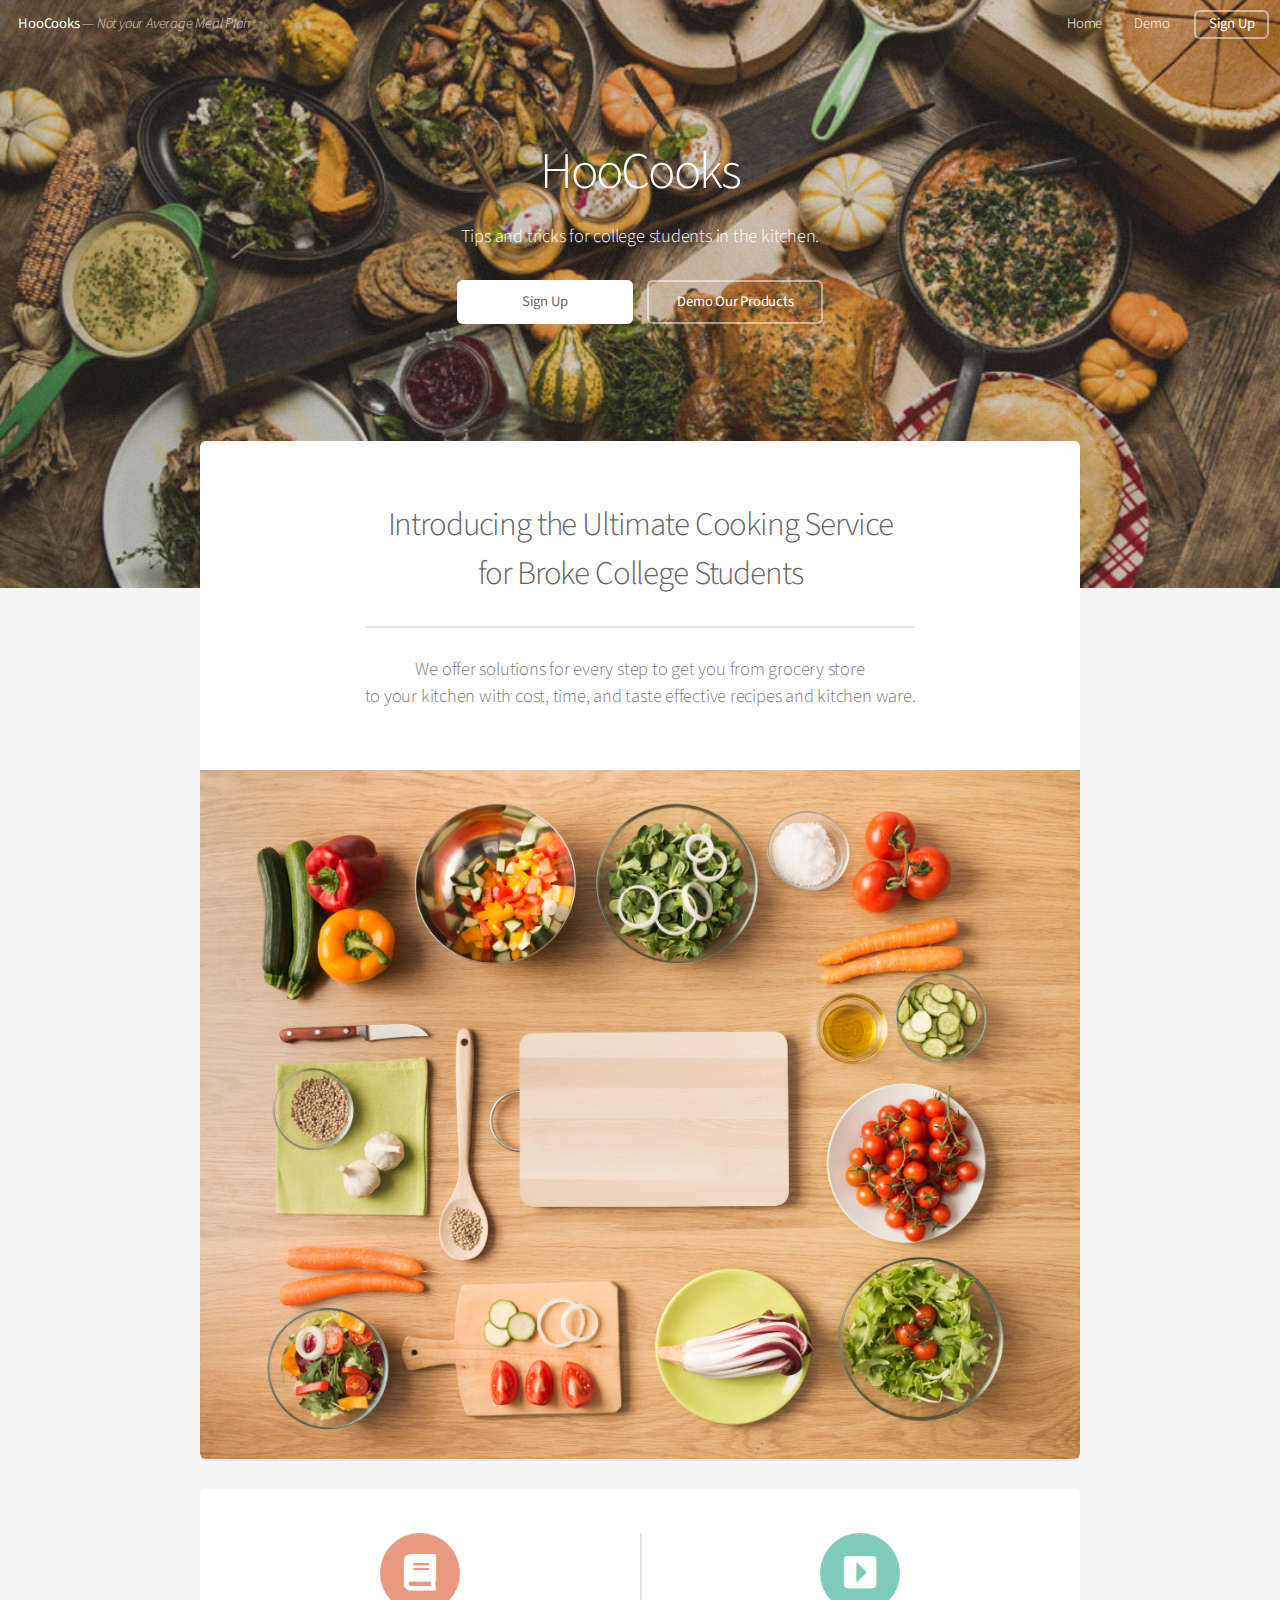
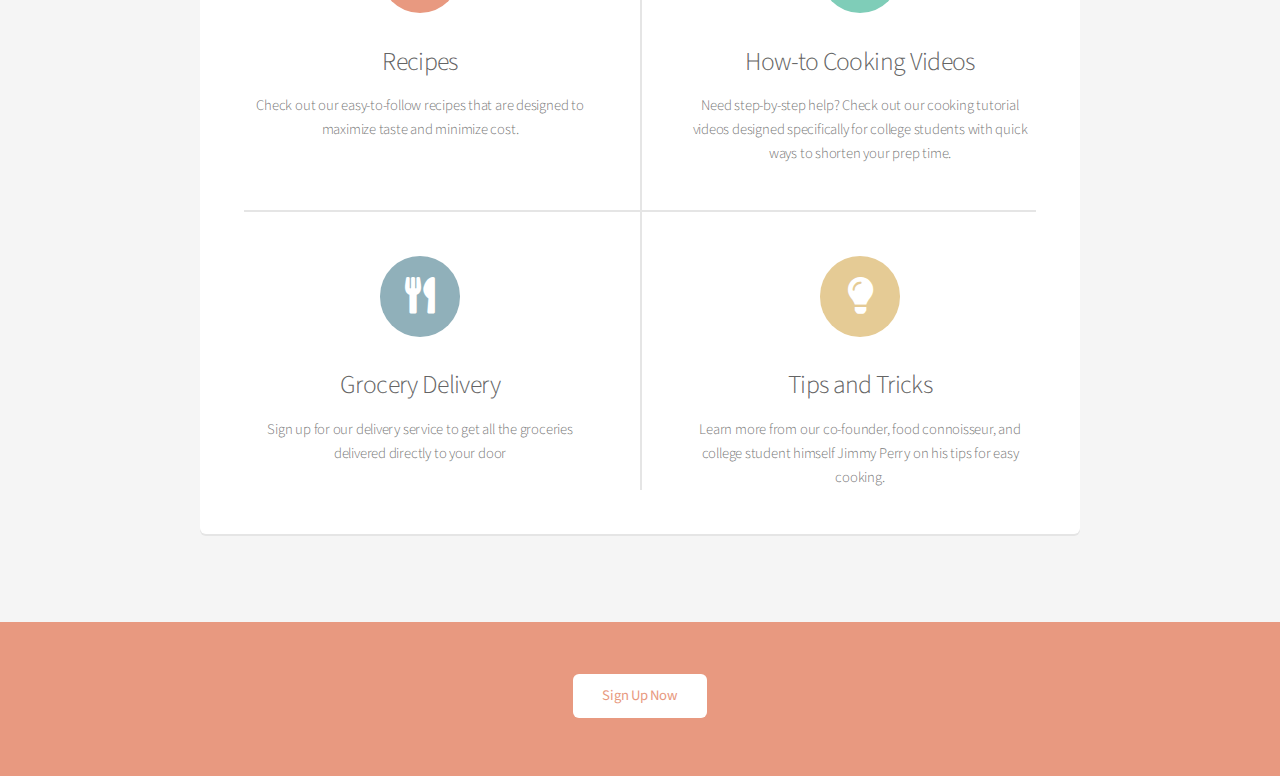
==== index.html @ 8b99f7a8 "creating basic repository" ====
<!DOCTYPE HTML>
<!--
	Alpha by HTML5 UP
	html5up.net | @ajlkn
	Free for personal and commercial use under the CCA 3.0 license (html5up.net/license)
-->
<html>
	<head>
		<title>HooCooks</title>
		<meta charset="utf-8" />
		<meta name="viewport" content="width=device-width, initial-scale=1, user-scalable=no" />
		<link rel="stylesheet" href="assets/css/main.css" />
	</head>
	<body class="landing is-preload">
		<div id="page-wrapper">

			<!-- Header -->
				<header id="header" class="alt">
					<h1><a href="index.html">HooCooks</a> — <i>Not your Average Meal Plan</i></h1>
					<nav id="nav">
						<ul>
							<li><a href="index.html">Home</a></li>
							<li><a href="generic.html">Demo</a></li>
							<li><a href="signup.html" class="button">Sign Up</a></li>
						</ul>
					</nav>
				</header>

			<!-- Banner -->
				<section id="banner">
					<h2>HooCooks</h2>
					<p>Tips and tricks for college students in the kitchen.</p>
					<ul class="actions special">
						<li><a href="signup.html" class="button primary">Sign Up</a></li>
						<li><a href="generic.html" class="button">Demo Our Products</a></li>
					</ul>
				</section>

			<!-- Main -->
				<section id="main" class="container">

					<section class="box special">
						<header class="major">
							<h2>Introducing the Ultimate Cooking Service 
							<br />
							for Broke College Students</h2>
							<p>We offer solutions for every step to get you from grocery store<br />
							to your kitchen with cost, time, and taste effective recipes and kitchen ware. </p>
						</header>
						<span class="image featured"><img src="images/pic01.jpg" alt="" /></span>
					</section>

					<section class="box special features">
						<div class="features-row">
							<section>
								<span class="icon solid major fa-book accent2"></span>
								<h3>Recipes</h3>
								<p>Check out our easy-to-follow recipes that are designed to maximize taste and minimize cost.</p>
							</section>
							<section>
								<span class="icon solid major fa-caret-square-right accent3"></span>
								<h3>How-to Cooking Videos</h3>
								<p>Need step-by-step help? Check out our cooking tutorial videos designed specifically for college students with quick ways to shorten your prep time.</p>
							</section>
						</div>
						<div class="features-row">
							<section>
								<span class="icon solid major fa-utensils accent4"></span>
								<h3>Grocery Delivery</h3>
								<p>Sign up for our delivery service to get all the groceries delivered directly to your door</p>
							</section>
							<section>
								<span class="icon solid major fa-lightbulb accent5"></span>
								<h3>Tips and Tricks</h3>
								<p>Learn more from our co-founder, food connoisseur, and college student himself Jimmy Perry on his tips for easy cooking.</p>
							</section>
						</div>
					</section>
				</section>

			<!-- CTA -->
				<section id="cta">

					<a href="signup.html" class="button">Sign Up Now</a>

				</section>

			<!-- Footer -->
				
		</div>
		<!-- Scripts -->
			<script src="assets/js/jquery.min.js"></script>
			<script src="assets/js/jquery.dropotron.min.js"></script>
			<script src="assets/js/jquery.scrollex.min.js"></script>
			<script src="assets/js/browser.min.js"></script>
			<script src="assets/js/breakpoints.min.js"></script>
			<script src="assets/js/util.js"></script>
			<script src="assets/js/main.js"></script>

	</body>
</html>
---- assets/css/main.css ----
@import url("fontawesome-all.min.css");
@import url("https://fonts.googleapis.com/css?family=Source+Sans+Pro:300,400,300italic,400italic");

/*
	Alpha by HTML5 UP
	html5up.net | @ajlkn
	Free for personal and commercial use under the CCA 3.0 license (html5up.net/license)
*/

/* Reset */

/* Based on meyerweb.com/eric/tools/css/reset (v2.0 | 20110126 | License: public domain) */

	html, body, div, span, applet, object,
	iframe, h1, h2, h3, h4, h5, h6, p, blockquote,
	pre, a, abbr, acronym, address, big, cite,
	code, del, dfn, em, img, ins, kbd, q, s, samp,
	small, strike, strong, sub, sup, tt, var, b,
	u, i, center, dl, dt, dd, ol, ul, li, fieldset,
	form, label, legend, table, caption, tbody,
	tfoot, thead, tr, th, td, article, aside,
	canvas, details, embed, figure, figcaption,
	footer, header, hgroup, menu, nav, output, ruby,
	section, summary, time, mark, audio, video {
		margin: 0;
		padding: 0;
		border: 0;
		font-size: 100%;
		font: inherit;
		vertical-align: baseline;
	}

	article, aside, details, figcaption, figure,
	footer, header, hgroup, menu, nav, section {
		display: block;
	}

	body {
		line-height: 1;
	}

	ol, ul {
		list-style: none;
	}

	blockquote, q {
		quotes: none;
	}

		blockquote:before, blockquote:after, q:before, q:after {
			content: '';
			content: none;
		}

	table {
		border-collapse: collapse;
		border-spacing: 0;
	}

	body {
		-webkit-text-size-adjust: none;
	}

	mark {
		background-color: transparent;
		color: inherit;
	}

	input::-moz-focus-inner {
		border: 0;
		padding: 0;
	}

	input, select, textarea {
		-moz-appearance: none;
		-webkit-appearance: none;
		-ms-appearance: none;
		appearance: none;
	}

/* Basic */

	@-ms-viewport {
		width: device-width;
	}

	body {
		-ms-overflow-style: scrollbar;
	}

	@media screen and (max-width: 480px) {

		html, body {
			min-width: 320px;
		}

	}

	html {
		box-sizing: border-box;
	}

	*, *:before, *:after {
		box-sizing: inherit;
	}

	body {
		background: #f5f5f5;
	}

	body, input, select, textarea {
		color: #777;
		font-family: "Source Sans Pro", sans-serif;
		font-size: 16pt;
		font-weight: 300;
		line-height: 1.65em;
		letter-spacing: -0.015em;
	}

	a {
		-moz-transition: color 0.2s ease-in-out, border-bottom-color 0.2s ease-in-out;
		-webkit-transition: color 0.2s ease-in-out, border-bottom-color 0.2s ease-in-out;
		-ms-transition: color 0.2s ease-in-out, border-bottom-color 0.2s ease-in-out;
		transition: color 0.2s ease-in-out, border-bottom-color 0.2s ease-in-out;
		border-bottom: dotted 1px;
		color: #e89980;
		text-decoration: none;
	}

		a:hover {
			border-bottom-color: transparent;
		}

	strong, b {
		color: #646464;
		font-weight: 400;
	}

	em, i {
		font-style: italic;
	}

	p {
		margin: 0 0 2em 0;
	}

	h1, h2, h3, h4, h5, h6 {
		color: #646464;
		font-weight: 300;
		line-height: 1em;
		margin: 0 0 0.5em 0;
	}

		h1 a, h2 a, h3 a, h4 a, h5 a, h6 a {
			color: inherit;
			text-decoration: none;
		}

	h2 {
		font-size: 2.25em;
		line-height: 1.5em;
		letter-spacing: -0.035em;
	}

	h3 {
		font-size: 1.75em;
		line-height: 1.5em;
		letter-spacing: -0.025em;
	}

	h4 {
		font-size: 1.1em;
		line-height: 1.5em;
		letter-spacing: 0;
	}

	h5 {
		font-size: 0.9em;
		line-height: 1.5em;
		letter-spacing: 0;
	}

	h6 {
		font-size: 0.7em;
		line-height: 1.5em;
		letter-spacing: 0;
	}

	sub {
		font-size: 0.8em;
		position: relative;
		top: 0.5em;
	}

	sup {
		font-size: 0.8em;
		position: relative;
		top: -0.5em;
	}

	hr {
		border: 0;
		border-bottom: solid 2px #e5e5e5;
		margin: 2em 0;
	}

		hr.major {
			margin: 3em 0;
		}

	blockquote {
		border-left: solid 4px #e5e5e5;
		font-style: italic;
		margin: 0 0 2em 0;
		padding: 0.5em 0 0.5em 2em;
	}

	pre {
		-webkit-overflow-scrolling: touch;
		background: #f8f8f8;
		border-radius: 6px;
		border: solid 1px #e5e5e5;
		font-family: monospace;
		font-size: 0.9em;
		line-height: 1.75em;
		margin: 0 0 2em 0;
		overflow-x: auto;
		padding: 1em 1.5em;
	}

	code {
		background: #f8f8f8;
		border-radius: 6px;
		border: solid 1px #e5e5e5;
		font-family: monospace;
		font-size: 0.9em;
		margin: 0 0.25em;
		padding: 0.25em 0.65em;
	}

	.align-left {
		text-align: left;
	}

	.align-center {
		text-align: center;
	}

	.align-right {
		text-align: right;
	}

/* Row */

	.row {
		display: flex;
		flex-wrap: wrap;
		box-sizing: border-box;
		align-items: stretch;
	}

		.row > * {
			box-sizing: border-box;
		}

		.row.gtr-uniform > * > :last-child {
			margin-bottom: 0;
		}

		.row.aln-left {
			justify-content: flex-start;
		}

		.row.aln-center {
			justify-content: center;
		}

		.row.aln-right {
			justify-content: flex-end;
		}

		.row.aln-top {
			align-items: flex-start;
		}

		.row.aln-middle {
			align-items: center;
		}

		.row.aln-bottom {
			align-items: flex-end;
		}

		.row > .imp {
			order: -1;
		}

		.row > .col-1 {
			width: 8.33333%;
		}

		.row > .off-1 {
			margin-left: 8.33333%;
		}

		.row > .col-2 {
			width: 16.66667%;
		}

		.row > .off-2 {
			margin-left: 16.66667%;
		}

		.row > .col-3 {
			width: 25%;
		}

		.row > .off-3 {
			margin-left: 25%;
		}

		.row > .col-4 {
			width: 33.33333%;
		}

		.row > .off-4 {
			margin-left: 33.33333%;
		}

		.row > .col-5 {
			width: 41.66667%;
		}

		.row > .off-5 {
			margin-left: 41.66667%;
		}

		.row > .col-6 {
			width: 50%;
		}

		.row > .off-6 {
			margin-left: 50%;
		}

		.row > .col-7 {
			width: 58.33333%;
		}

		.row > .off-7 {
			margin-left: 58.33333%;
		}

		.row > .col-8 {
			width: 66.66667%;
		}

		.row > .off-8 {
			margin-left: 66.66667%;
		}

		.row > .col-9 {
			width: 75%;
		}

		.row > .off-9 {
			margin-left: 75%;
		}

		.row > .col-10 {
			width: 83.33333%;
		}

		.row > .off-10 {
			margin-left: 83.33333%;
		}

		.row > .col-11 {
			width: 91.66667%;
		}

		.row > .off-11 {
			margin-left: 91.66667%;
		}

		.row > .col-12 {
			width: 100%;
		}

		.row > .off-12 {
			margin-left: 100%;
		}

		.row.gtr-0 {
			margin-top: 0;
			margin-left: 0em;
		}

			.row.gtr-0 > * {
				padding: 0 0 0 0em;
			}

			.row.gtr-0.gtr-uniform {
				margin-top: 0em;
			}

				.row.gtr-0.gtr-uniform > * {
					padding-top: 0em;
				}

		.row.gtr-25 {
			margin-top: 0;
			margin-left: -0.5em;
		}

			.row.gtr-25 > * {
				padding: 0 0 0 0.5em;
			}

			.row.gtr-25.gtr-uniform {
				margin-top: -0.5em;
			}

				.row.gtr-25.gtr-uniform > * {
					padding-top: 0.5em;
				}

		.row.gtr-50 {
			margin-top: 0;
			margin-left: -1em;
		}

			.row.gtr-50 > * {
				padding: 0 0 0 1em;
			}

			.row.gtr-50.gtr-uniform {
				margin-top: -1em;
			}

				.row.gtr-50.gtr-uniform > * {
					padding-top: 1em;
				}

		.row {
			margin-top: 0;
			margin-left: -2em;
		}

			.row > * {
				padding: 0 0 0 2em;
			}

			.row.gtr-uniform {
				margin-top: -2em;
			}

				.row.gtr-uniform > * {
					padding-top: 2em;
				}

		.row.gtr-150 {
			margin-top: 0;
			margin-left: -3em;
		}

			.row.gtr-150 > * {
				padding: 0 0 0 3em;
			}

			.row.gtr-150.gtr-uniform {
				margin-top: -3em;
			}

				.row.gtr-150.gtr-uniform > * {
					padding-top: 3em;
				}

		.row.gtr-200 {
			margin-top: 0;
			margin-left: -4em;
		}

			.row.gtr-200 > * {
				padding: 0 0 0 4em;
			}

			.row.gtr-200.gtr-uniform {
				margin-top: -4em;
			}

				.row.gtr-200.gtr-uniform > * {
					padding-top: 4em;
				}

		@media screen and (max-width: 1680px) {

			.row {
				display: flex;
				flex-wrap: wrap;
				box-sizing: border-box;
				align-items: stretch;
			}

				.row > * {
					box-sizing: border-box;
				}

				.row.gtr-uniform > * > :last-child {
					margin-bottom: 0;
				}

				.row.aln-left {
					justify-content: flex-start;
				}

				.row.aln-center {
					justify-content: center;
				}

				.row.aln-right {
					justify-content: flex-end;
				}

				.row.aln-top {
					align-items: flex-start;
				}

				.row.aln-middle {
					align-items: center;
				}

				.row.aln-bottom {
					align-items: flex-end;
				}

				.row > .imp-wide {
					order: -1;
				}

				.row > .col-1-wide {
					width: 8.33333%;
				}

				.row > .off-1-wide {
					margin-left: 8.33333%;
				}

				.row > .col-2-wide {
					width: 16.66667%;
				}

				.row > .off-2-wide {
					margin-left: 16.66667%;
				}

				.row > .col-3-wide {
					width: 25%;
				}

				.row > .off-3-wide {
					margin-left: 25%;
				}

				.row > .col-4-wide {
					width: 33.33333%;
				}

				.row > .off-4-wide {
					margin-left: 33.33333%;
				}

				.row > .col-5-wide {
					width: 41.66667%;
				}

				.row > .off-5-wide {
					margin-left: 41.66667%;
				}

				.row > .col-6-wide {
					width: 50%;
				}

				.row > .off-6-wide {
					margin-left: 50%;
				}

				.row > .col-7-wide {
					width: 58.33333%;
				}

				.row > .off-7-wide {
					margin-left: 58.33333%;
				}

				.row > .col-8-wide {
					width: 66.66667%;
				}

				.row > .off-8-wide {
					margin-left: 66.66667%;
				}

				.row > .col-9-wide {
					width: 75%;
				}

				.row > .off-9-wide {
					margin-left: 75%;
				}

				.row > .col-10-wide {
					width: 83.33333%;
				}

				.row > .off-10-wide {
					margin-left: 83.33333%;
				}

				.row > .col-11-wide {
					width: 91.66667%;
				}

				.row > .off-11-wide {
					margin-left: 91.66667%;
				}

				.row > .col-12-wide {
					width: 100%;
				}

				.row > .off-12-wide {
					margin-left: 100%;
				}

				.row.gtr-0 {
					margin-top: 0;
					margin-left: 0em;
				}

					.row.gtr-0 > * {
						padding: 0 0 0 0em;
					}

					.row.gtr-0.gtr-uniform {
						margin-top: 0em;
					}

						.row.gtr-0.gtr-uniform > * {
							padding-top: 0em;
						}

				.row.gtr-25 {
					margin-top: 0;
					margin-left: -0.5em;
				}

					.row.gtr-25 > * {
						padding: 0 0 0 0.5em;
					}

					.row.gtr-25.gtr-uniform {
						margin-top: -0.5em;
					}

						.row.gtr-25.gtr-uniform > * {
							padding-top: 0.5em;
						}

				.row.gtr-50 {
					margin-top: 0;
					margin-left: -1em;
				}

					.row.gtr-50 > * {
						padding: 0 0 0 1em;
					}

					.row.gtr-50.gtr-uniform {
						margin-top: -1em;
					}

						.row.gtr-50.gtr-uniform > * {
							padding-top: 1em;
						}

				.row {
					margin-top: 0;
					margin-left: -2em;
				}

					.row > * {
						padding: 0 0 0 2em;
					}

					.row.gtr-uniform {
						margin-top: -2em;
					}

						.row.gtr-uniform > * {
							padding-top: 2em;
						}

				.row.gtr-150 {
					margin-top: 0;
					margin-left: -3em;
				}

					.row.gtr-150 > * {
						padding: 0 0 0 3em;
					}

					.row.gtr-150.gtr-uniform {
						margin-top: -3em;
					}

						.row.gtr-150.gtr-uniform > * {
							padding-top: 3em;
						}

				.row.gtr-200 {
					margin-top: 0;
					margin-left: -4em;
				}

					.row.gtr-200 > * {
						padding: 0 0 0 4em;
					}

					.row.gtr-200.gtr-uniform {
						margin-top: -4em;
					}

						.row.gtr-200.gtr-uniform > * {
							padding-top: 4em;
						}

		}

		@media screen and (max-width: 1280px) {

			.row {
				display: flex;
				flex-wrap: wrap;
				box-sizing: border-box;
				align-items: stretch;
			}

				.row > * {
					box-sizing: border-box;
				}

				.row.gtr-uniform > * > :last-child {
					margin-bottom: 0;
				}

				.row.aln-left {
					justify-content: flex-start;
				}

				.row.aln-center {
					justify-content: center;
				}

				.row.aln-right {
					justify-content: flex-end;
				}

				.row.aln-top {
					align-items: flex-start;
				}

				.row.aln-middle {
					align-items: center;
				}

				.row.aln-bottom {
					align-items: flex-end;
				}

				.row > .imp-normal {
					order: -1;
				}

				.row > .col-1-normal {
					width: 8.33333%;
				}

				.row > .off-1-normal {
					margin-left: 8.33333%;
				}

				.row > .col-2-normal {
					width: 16.66667%;
				}

				.row > .off-2-normal {
					margin-left: 16.66667%;
				}

				.row > .col-3-normal {
					width: 25%;
				}

				.row > .off-3-normal {
					margin-left: 25%;
				}

				.row > .col-4-normal {
					width: 33.33333%;
				}

				.row > .off-4-normal {
					margin-left: 33.33333%;
				}

				.row > .col-5-normal {
					width: 41.66667%;
				}

				.row > .off-5-normal {
					margin-left: 41.66667%;
				}

				.row > .col-6-normal {
					width: 50%;
				}

				.row > .off-6-normal {
					margin-left: 50%;
				}

				.row > .col-7-normal {
					width: 58.33333%;
				}

				.row > .off-7-normal {
					margin-left: 58.33333%;
				}

				.row > .col-8-normal {
					width: 66.66667%;
				}

				.row > .off-8-normal {
					margin-left: 66.66667%;
				}

				.row > .col-9-normal {
					width: 75%;
				}

				.row > .off-9-normal {
					margin-left: 75%;
				}

				.row > .col-10-normal {
					width: 83.33333%;
				}

				.row > .off-10-normal {
					margin-left: 83.33333%;
				}

				.row > .col-11-normal {
					width: 91.66667%;
				}

				.row > .off-11-normal {
					margin-left: 91.66667%;
				}

				.row > .col-12-normal {
					width: 100%;
				}

				.row > .off-12-normal {
					margin-left: 100%;
				}

				.row.gtr-0 {
					margin-top: 0;
					margin-left: 0em;
				}

					.row.gtr-0 > * {
						padding: 0 0 0 0em;
					}

					.row.gtr-0.gtr-uniform {
						margin-top: 0em;
					}

						.row.gtr-0.gtr-uniform > * {
							padding-top: 0em;
						}

				.row.gtr-25 {
					margin-top: 0;
					margin-left: -0.5em;
				}

					.row.gtr-25 > * {
						padding: 0 0 0 0.5em;
					}

					.row.gtr-25.gtr-uniform {
						margin-top: -0.5em;
					}

						.row.gtr-25.gtr-uniform > * {
							padding-top: 0.5em;
						}

				.row.gtr-50 {
					margin-top: 0;
					margin-left: -1em;
				}

					.row.gtr-50 > * {
						padding: 0 0 0 1em;
					}

					.row.gtr-50.gtr-uniform {
						margin-top: -1em;
					}

						.row.gtr-50.gtr-uniform > * {
							padding-top: 1em;
						}

				.row {
					margin-top: 0;
					margin-left: -2em;
				}

					.row > * {
						padding: 0 0 0 2em;
					}

					.row.gtr-uniform {
						margin-top: -2em;
					}

						.row.gtr-uniform > * {
							padding-top: 2em;
						}

				.row.gtr-150 {
					margin-top: 0;
					margin-left: -3em;
				}

					.row.gtr-150 > * {
						padding: 0 0 0 3em;
					}

					.row.gtr-150.gtr-uniform {
						margin-top: -3em;
					}

						.row.gtr-150.gtr-uniform > * {
							padding-top: 3em;
						}

				.row.gtr-200 {
					margin-top: 0;
					margin-left: -4em;
				}

					.row.gtr-200 > * {
						padding: 0 0 0 4em;
					}

					.row.gtr-200.gtr-uniform {
						margin-top: -4em;
					}

						.row.gtr-200.gtr-uniform > * {
							padding-top: 4em;
						}

		}

		@media screen and (max-width: 980px) {

			.row {
				display: flex;
				flex-wrap: wrap;
				box-sizing: border-box;
				align-items: stretch;
			}

				.row > * {
					box-sizing: border-box;
				}

				.row.gtr-uniform > * > :last-child {
					margin-bottom: 0;
				}

				.row.aln-left {
					justify-content: flex-start;
				}

				.row.aln-center {
					justify-content: center;
				}

				.row.aln-right {
					justify-content: flex-end;
				}

				.row.aln-top {
					align-items: flex-start;
				}

				.row.aln-middle {
					align-items: center;
				}

				.row.aln-bottom {
					align-items: flex-end;
				}

				.row > .imp-narrow {
					order: -1;
				}

				.row > .col-1-narrow {
					width: 8.33333%;
				}

				.row > .off-1-narrow {
					margin-left: 8.33333%;
				}

				.row > .col-2-narrow {
					width: 16.66667%;
				}

				.row > .off-2-narrow {
					margin-left: 16.66667%;
				}

				.row > .col-3-narrow {
					width: 25%;
				}

				.row > .off-3-narrow {
					margin-left: 25%;
				}

				.row > .col-4-narrow {
					width: 33.33333%;
				}

				.row > .off-4-narrow {
					margin-left: 33.33333%;
				}

				.row > .col-5-narrow {
					width: 41.66667%;
				}

				.row > .off-5-narrow {
					margin-left: 41.66667%;
				}

				.row > .col-6-narrow {
					width: 50%;
				}

				.row > .off-6-narrow {
					margin-left: 50%;
				}

				.row > .col-7-narrow {
					width: 58.33333%;
				}

				.row > .off-7-narrow {
					margin-left: 58.33333%;
				}

				.row > .col-8-narrow {
					width: 66.66667%;
				}

				.row > .off-8-narrow {
					margin-left: 66.66667%;
				}

				.row > .col-9-narrow {
					width: 75%;
				}

				.row > .off-9-narrow {
					margin-left: 75%;
				}

				.row > .col-10-narrow {
					width: 83.33333%;
				}

				.row > .off-10-narrow {
					margin-left: 83.33333%;
				}

				.row > .col-11-narrow {
					width: 91.66667%;
				}

				.row > .off-11-narrow {
					margin-left: 91.66667%;
				}

				.row > .col-12-narrow {
					width: 100%;
				}

				.row > .off-12-narrow {
					margin-left: 100%;
				}

				.row.gtr-0 {
					margin-top: 0;
					margin-left: 0em;
				}

					.row.gtr-0 > * {
						padding: 0 0 0 0em;
					}

					.row.gtr-0.gtr-uniform {
						margin-top: 0em;
					}

						.row.gtr-0.gtr-uniform > * {
							padding-top: 0em;
						}

				.row.gtr-25 {
					margin-top: 0;
					margin-left: -0.5em;
				}

					.row.gtr-25 > * {
						padding: 0 0 0 0.5em;
					}

					.row.gtr-25.gtr-uniform {
						margin-top: -0.5em;
					}

						.row.gtr-25.gtr-uniform > * {
							padding-top: 0.5em;
						}

				.row.gtr-50 {
					margin-top: 0;
					margin-left: -1em;
				}

					.row.gtr-50 > * {
						padding: 0 0 0 1em;
					}

					.row.gtr-50.gtr-uniform {
						margin-top: -1em;
					}

						.row.gtr-50.gtr-uniform > * {
							padding-top: 1em;
						}

				.row {
					margin-top: 0;
					margin-left: -2em;
				}

					.row > * {
						padding: 0 0 0 2em;
					}

					.row.gtr-uniform {
						margin-top: -2em;
					}

						.row.gtr-uniform > * {
							padding-top: 2em;
						}

				.row.gtr-150 {
					margin-top: 0;
					margin-left: -3em;
				}

					.row.gtr-150 > * {
						padding: 0 0 0 3em;
					}

					.row.gtr-150.gtr-uniform {
						margin-top: -3em;
					}

						.row.gtr-150.gtr-uniform > * {
							padding-top: 3em;
						}

				.row.gtr-200 {
					margin-top: 0;
					margin-left: -4em;
				}

					.row.gtr-200 > * {
						padding: 0 0 0 4em;
					}

					.row.gtr-200.gtr-uniform {
						margin-top: -4em;
					}

						.row.gtr-200.gtr-uniform > * {
							padding-top: 4em;
						}

		}

		@media screen and (max-width: 840px) {

			.row {
				display: flex;
				flex-wrap: wrap;
				box-sizing: border-box;
				align-items: stretch;
			}

				.row > * {
					box-sizing: border-box;
				}

				.row.gtr-uniform > * > :last-child {
					margin-bottom: 0;
				}

				.row.aln-left {
					justify-content: flex-start;
				}

				.row.aln-center {
					justify-content: center;
				}

				.row.aln-right {
					justify-content: flex-end;
				}

				.row.aln-top {
					align-items: flex-start;
				}

				.row.aln-middle {
					align-items: center;
				}

				.row.aln-bottom {
					align-items: flex-end;
				}

				.row > .imp-narrower {
					order: -1;
				}

				.row > .col-1-narrower {
					width: 8.33333%;
				}

				.row > .off-1-narrower {
					margin-left: 8.33333%;
				}

				.row > .col-2-narrower {
					width: 16.66667%;
				}

				.row > .off-2-narrower {
					margin-left: 16.66667%;
				}

				.row > .col-3-narrower {
					width: 25%;
				}

				.row > .off-3-narrower {
					margin-left: 25%;
				}

				.row > .col-4-narrower {
					width: 33.33333%;
				}

				.row > .off-4-narrower {
					margin-left: 33.33333%;
				}

				.row > .col-5-narrower {
					width: 41.66667%;
				}

				.row > .off-5-narrower {
					margin-left: 41.66667%;
				}

				.row > .col-6-narrower {
					width: 50%;
				}

				.row > .off-6-narrower {
					margin-left: 50%;
				}

				.row > .col-7-narrower {
					width: 58.33333%;
				}

				.row > .off-7-narrower {
					margin-left: 58.33333%;
				}

				.row > .col-8-narrower {
					width: 66.66667%;
				}

				.row > .off-8-narrower {
					margin-left: 66.66667%;
				}

				.row > .col-9-narrower {
					width: 75%;
				}

				.row > .off-9-narrower {
					margin-left: 75%;
				}

				.row > .col-10-narrower {
					width: 83.33333%;
				}

				.row > .off-10-narrower {
					margin-left: 83.33333%;
				}

				.row > .col-11-narrower {
					width: 91.66667%;
				}

				.row > .off-11-narrower {
					margin-left: 91.66667%;
				}

				.row > .col-12-narrower {
					width: 100%;
				}

				.row > .off-12-narrower {
					margin-left: 100%;
				}

				.row.gtr-0 {
					margin-top: 0;
					margin-left: 0em;
				}

					.row.gtr-0 > * {
						padding: 0 0 0 0em;
					}

					.row.gtr-0.gtr-uniform {
						margin-top: 0em;
					}

						.row.gtr-0.gtr-uniform > * {
							padding-top: 0em;
						}

				.row.gtr-25 {
					margin-top: 0;
					margin-left: -0.5em;
				}

					.row.gtr-25 > * {
						padding: 0 0 0 0.5em;
					}

					.row.gtr-25.gtr-uniform {
						margin-top: -0.5em;
					}

						.row.gtr-25.gtr-uniform > * {
							padding-top: 0.5em;
						}

				.row.gtr-50 {
					margin-top: 0;
					margin-left: -1em;
				}

					.row.gtr-50 > * {
						padding: 0 0 0 1em;
					}

					.row.gtr-50.gtr-uniform {
						margin-top: -1em;
					}

						.row.gtr-50.gtr-uniform > * {
							padding-top: 1em;
						}

				.row {
					margin-top: 0;
					margin-left: -2em;
				}

					.row > * {
						padding: 0 0 0 2em;
					}

					.row.gtr-uniform {
						margin-top: -2em;
					}

						.row.gtr-uniform > * {
							padding-top: 2em;
						}

				.row.gtr-150 {
					margin-top: 0;
					margin-left: -3em;
				}

					.row.gtr-150 > * {
						padding: 0 0 0 3em;
					}

					.row.gtr-150.gtr-uniform {
						margin-top: -3em;
					}

						.row.gtr-150.gtr-uniform > * {
							padding-top: 3em;
						}

				.row.gtr-200 {
					margin-top: 0;
					margin-left: -4em;
				}

					.row.gtr-200 > * {
						padding: 0 0 0 4em;
					}

					.row.gtr-200.gtr-uniform {
						margin-top: -4em;
					}

						.row.gtr-200.gtr-uniform > * {
							padding-top: 4em;
						}

		}

		@media screen and (max-width: 736px) {

			.row {
				display: flex;
				flex-wrap: wrap;
				box-sizing: border-box;
				align-items: stretch;
			}

				.row > * {
					box-sizing: border-box;
				}

				.row.gtr-uniform > * > :last-child {
					margin-bottom: 0;
				}

				.row.aln-left {
					justify-content: flex-start;
				}

				.row.aln-center {
					justify-content: center;
				}

				.row.aln-right {
					justify-content: flex-end;
				}

				.row.aln-top {
					align-items: flex-start;
				}

				.row.aln-middle {
					align-items: center;
				}

				.row.aln-bottom {
					align-items: flex-end;
				}

				.row > .imp-mobile {
					order: -1;
				}

				.row > .col-1-mobile {
					width: 8.33333%;
				}

				.row > .off-1-mobile {
					margin-left: 8.33333%;
				}

				.row > .col-2-mobile {
					width: 16.66667%;
				}

				.row > .off-2-mobile {
					margin-left: 16.66667%;
				}

				.row > .col-3-mobile {
					width: 25%;
				}

				.row > .off-3-mobile {
					margin-left: 25%;
				}

				.row > .col-4-mobile {
					width: 33.33333%;
				}

				.row > .off-4-mobile {
					margin-left: 33.33333%;
				}

				.row > .col-5-mobile {
					width: 41.66667%;
				}

				.row > .off-5-mobile {
					margin-left: 41.66667%;
				}

				.row > .col-6-mobile {
					width: 50%;
				}

				.row > .off-6-mobile {
					margin-left: 50%;
				}

				.row > .col-7-mobile {
					width: 58.33333%;
				}

				.row > .off-7-mobile {
					margin-left: 58.33333%;
				}

				.row > .col-8-mobile {
					width: 66.66667%;
				}

				.row > .off-8-mobile {
					margin-left: 66.66667%;
				}

				.row > .col-9-mobile {
					width: 75%;
				}

				.row > .off-9-mobile {
					margin-left: 75%;
				}

				.row > .col-10-mobile {
					width: 83.33333%;
				}

				.row > .off-10-mobile {
					margin-left: 83.33333%;
				}

				.row > .col-11-mobile {
					width: 91.66667%;
				}

				.row > .off-11-mobile {
					margin-left: 91.66667%;
				}

				.row > .col-12-mobile {
					width: 100%;
				}

				.row > .off-12-mobile {
					margin-left: 100%;
				}

				.row.gtr-0 {
					margin-top: 0;
					margin-left: 0em;
				}

					.row.gtr-0 > * {
						padding: 0 0 0 0em;
					}

					.row.gtr-0.gtr-uniform {
						margin-top: 0em;
					}

						.row.gtr-0.gtr-uniform > * {
							padding-top: 0em;
						}

				.row.gtr-25 {
					margin-top: 0;
					margin-left: -0.5em;
				}

					.row.gtr-25 > * {
						padding: 0 0 0 0.5em;
					}

					.row.gtr-25.gtr-uniform {
						margin-top: -0.5em;
					}

						.row.gtr-25.gtr-uniform > * {
							padding-top: 0.5em;
						}

				.row.gtr-50 {
					margin-top: 0;
					margin-left: -1em;
				}

					.row.gtr-50 > * {
						padding: 0 0 0 1em;
					}

					.row.gtr-50.gtr-uniform {
						margin-top: -1em;
					}

						.row.gtr-50.gtr-uniform > * {
							padding-top: 1em;
						}

				.row {
					margin-top: 0;
					margin-left: -2em;
				}

					.row > * {
						padding: 0 0 0 2em;
					}

					.row.gtr-uniform {
						margin-top: -2em;
					}

						.row.gtr-uniform > * {
							padding-top: 2em;
						}

				.row.gtr-150 {
					margin-top: 0;
					margin-left: -3em;
				}

					.row.gtr-150 > * {
						padding: 0 0 0 3em;
					}

					.row.gtr-150.gtr-uniform {
						margin-top: -3em;
					}

						.row.gtr-150.gtr-uniform > * {
							padding-top: 3em;
						}

				.row.gtr-200 {
					margin-top: 0;
					margin-left: -4em;
				}

					.row.gtr-200 > * {
						padding: 0 0 0 4em;
					}

					.row.gtr-200.gtr-uniform {
						margin-top: -4em;
					}

						.row.gtr-200.gtr-uniform > * {
							padding-top: 4em;
						}

		}

		@media screen and (max-width: 480px) {

			.row {
				display: flex;
				flex-wrap: wrap;
				box-sizing: border-box;
				align-items: stretch;
			}

				.row > * {
					box-sizing: border-box;
				}

				.row.gtr-uniform > * > :last-child {
					margin-bottom: 0;
				}

				.row.aln-left {
					justify-content: flex-start;
				}

				.row.aln-center {
					justify-content: center;
				}

				.row.aln-right {
					justify-content: flex-end;
				}

				.row.aln-top {
					align-items: flex-start;
				}

				.row.aln-middle {
					align-items: center;
				}

				.row.aln-bottom {
					align-items: flex-end;
				}

				.row > .imp-mobilep {
					order: -1;
				}

				.row > .col-1-mobilep {
					width: 8.33333%;
				}

				.row > .off-1-mobilep {
					margin-left: 8.33333%;
				}

				.row > .col-2-mobilep {
					width: 16.66667%;
				}

				.row > .off-2-mobilep {
					margin-left: 16.66667%;
				}

				.row > .col-3-mobilep {
					width: 25%;
				}

				.row > .off-3-mobilep {
					margin-left: 25%;
				}

				.row > .col-4-mobilep {
					width: 33.33333%;
				}

				.row > .off-4-mobilep {
					margin-left: 33.33333%;
				}

				.row > .col-5-mobilep {
					width: 41.66667%;
				}

				.row > .off-5-mobilep {
					margin-left: 41.66667%;
				}

				.row > .col-6-mobilep {
					width: 50%;
				}

				.row > .off-6-mobilep {
					margin-left: 50%;
				}

				.row > .col-7-mobilep {
					width: 58.33333%;
				}

				.row > .off-7-mobilep {
					margin-left: 58.33333%;
				}

				.row > .col-8-mobilep {
					width: 66.66667%;
				}

				.row > .off-8-mobilep {
					margin-left: 66.66667%;
				}

				.row > .col-9-mobilep {
					width: 75%;
				}

				.row > .off-9-mobilep {
					margin-left: 75%;
				}

				.row > .col-10-mobilep {
					width: 83.33333%;
				}

				.row > .off-10-mobilep {
					margin-left: 83.33333%;
				}

				.row > .col-11-mobilep {
					width: 91.66667%;
				}

				.row > .off-11-mobilep {
					margin-left: 91.66667%;
				}

				.row > .col-12-mobilep {
					width: 100%;
				}

				.row > .off-12-mobilep {
					margin-left: 100%;
				}

				.row.gtr-0 {
					margin-top: 0;
					margin-left: 0em;
				}

					.row.gtr-0 > * {
						padding: 0 0 0 0em;
					}

					.row.gtr-0.gtr-uniform {
						margin-top: 0em;
					}

						.row.gtr-0.gtr-uniform > * {
							padding-top: 0em;
						}

				.row.gtr-25 {
					margin-top: 0;
					margin-left: -0.5em;
				}

					.row.gtr-25 > * {
						padding: 0 0 0 0.5em;
					}

					.row.gtr-25.gtr-uniform {
						margin-top: -0.5em;
					}

						.row.gtr-25.gtr-uniform > * {
							padding-top: 0.5em;
						}

				.row.gtr-50 {
					margin-top: 0;
					margin-left: -1em;
				}

					.row.gtr-50 > * {
						padding: 0 0 0 1em;
					}

					.row.gtr-50.gtr-uniform {
						margin-top: -1em;
					}

						.row.gtr-50.gtr-uniform > * {
							padding-top: 1em;
						}

				.row {
					margin-top: 0;
					margin-left: -2em;
				}

					.row > * {
						padding: 0 0 0 2em;
					}

					.row.gtr-uniform {
						margin-top: -2em;
					}

						.row.gtr-uniform > * {
							padding-top: 2em;
						}

				.row.gtr-150 {
					margin-top: 0;
					margin-left: -3em;
				}

					.row.gtr-150 > * {
						padding: 0 0 0 3em;
					}

					.row.gtr-150.gtr-uniform {
						margin-top: -3em;
					}

						.row.gtr-150.gtr-uniform > * {
							padding-top: 3em;
						}

				.row.gtr-200 {
					margin-top: 0;
					margin-left: -4em;
				}

					.row.gtr-200 > * {
						padding: 0 0 0 4em;
					}

					.row.gtr-200.gtr-uniform {
						margin-top: -4em;
					}

						.row.gtr-200.gtr-uniform > * {
							padding-top: 4em;
						}

		}

/* Container */

	.container {
		margin: 0 auto;
		max-width: calc(100% - 5em);
		width: 60em;
	}

		.container.xsmall {
			width: 15em;
		}

		.container.small {
			width: 30em;
		}

		.container.medium {
			width: 45em;
		}

		.container.large {
			width: 75em;
		}

		.container.xlarge {
			width: 90em;
		}

		.container.max {
			width: 100%;
		}

		@media screen and (max-width: 840px) {

			.container {
				width: 100% !important;
			}

		}

		@media screen and (max-width: 736px) {

			.container {
				max-width: 100%;
			}

		}

/* Section/Article */

	section.special, article.special {
		text-align: center;
	}

	header p {
		color: #999;
		position: relative;
		margin: 0 0 1.5em 0;
		font-style: italic;
	}

	header h2 + p {
		font-size: 1.25em;
		margin-top: -1em;
		line-height: 1.5em;
	}

	header h3 + p {
		font-size: 1.1em;
		margin-top: -0.85em;
		line-height: 1.5em;
	}

	header h4 + p,
	header h5 + p,
	header h6 + p {
		font-size: 0.8em;
		margin-top: -0.5em;
		line-height: 1.5em;
	}

	header.major {
		padding: 1em 0;
		text-align: center;
	}

		header.major h2 {
			margin: 0;
		}

		header.major p {
			display: inline-block;
			border-top: solid 2px #e5e5e5;
			color: #777;
			margin: 1.5em 0 0 0;
			padding: 1.5em 0 0 0;
			font-style: normal;
		}

/* Form */

	form {
		margin: 0 0 2em 0;
	}

	label {
		color: #646464;
		display: block;
		font-size: 0.9em;
		font-weight: 300;
		margin: 0 0 1em 0;
	}

	input[type="text"],
	input[type="password"],
	input[type="email"],
	select,
	textarea {
		-moz-appearance: none;
		-webkit-appearance: none;
		-ms-appearance: none;
		appearance: none;
		background-color: #f8f8f8;
		border-radius: 6px;
		border: solid 1px #e5e5e5;
		color: inherit;
		display: block;
		outline: 0;
		padding: 0 1em;
		text-decoration: none;
		width: 100%;
	}

		input[type="text"]:invalid,
		input[type="password"]:invalid,
		input[type="email"]:invalid,
		select:invalid,
		textarea:invalid {
			box-shadow: none;
		}

		input[type="text"]:focus,
		input[type="password"]:focus,
		input[type="email"]:focus,
		select:focus,
		textarea:focus {
			border-color: #e89980;
			box-shadow: 0 0 0 2px #e89980;
		}

	select {
		background-image: url("data:image/svg+xml;charset=utf8,%3Csvg xmlns='http://www.w3.org/2000/svg' width='40' height='40' preserveAspectRatio='none' viewBox='0 0 40 40'%3E%3Cpath d='M9.4,12.3l10.4,10.4l10.4-10.4c0.2-0.2,0.5-0.4,0.9-0.4c0.3,0,0.6,0.1,0.9,0.4l3.3,3.3c0.2,0.2,0.4,0.5,0.4,0.9 c0,0.4-0.1,0.6-0.4,0.9L20.7,31.9c-0.2,0.2-0.5,0.4-0.9,0.4c-0.3,0-0.6-0.1-0.9-0.4L4.3,17.3c-0.2-0.2-0.4-0.5-0.4-0.9 c0-0.4,0.1-0.6,0.4-0.9l3.3-3.3c0.2-0.2,0.5-0.4,0.9-0.4S9.1,12.1,9.4,12.3z' fill='%23e5e5e5' /%3E%3C/svg%3E");
		background-size: 1.25em;
		background-repeat: no-repeat;
		background-position: calc(100% - 1em) center;
		height: 3em;
		padding-right: 3em;
		text-overflow: ellipsis;
	}

		select option {
			color: #777;
			background-color: #f5f5f5;
		}

		select:focus::-ms-value {
			background-color: transparent;
		}

		select::-ms-expand {
			display: none;
		}

	input[type="text"],
	input[type="password"],
	input[type="email"],
	select {
		height: 3em;
	}

	textarea {
		padding: 0.75em 1em;
	}

	input[type="checkbox"],
	input[type="radio"] {
		-moz-appearance: none;
		-webkit-appearance: none;
		-ms-appearance: none;
		appearance: none;
		display: block;
		float: left;
		margin-right: -2em;
		opacity: 0;
		width: 1em;
		z-index: -1;
	}

		input[type="checkbox"] + label,
		input[type="radio"] + label {
			text-decoration: none;
			color: #777;
			cursor: pointer;
			display: inline-block;
			font-size: 1em;
			font-weight: 300;
			padding-left: 2.55em;
			padding-right: 0.75em;
			position: relative;
		}

			input[type="checkbox"] + label:before,
			input[type="radio"] + label:before {
				-moz-osx-font-smoothing: grayscale;
				-webkit-font-smoothing: antialiased;
				display: inline-block;
				font-style: normal;
				font-variant: normal;
				text-rendering: auto;
				line-height: 1;
				text-transform: none !important;
				font-family: 'Font Awesome 5 Free';
				font-weight: 900;
			}

			input[type="checkbox"] + label:before,
			input[type="radio"] + label:before {
				background: #f8f8f8;
				border-radius: 6px;
				border: solid 1px #e5e5e5;
				content: '';
				display: inline-block;
				font-size: 0.8em;
				height: 2.25em;
				left: 0;
				line-height: 2.25em;
				position: absolute;
				text-align: center;
				top: 0;
				width: 2.25em;
			}

		input[type="checkbox"]:checked + label:before,
		input[type="radio"]:checked + label:before {
			background: #666;
			border-color: #666;
			color: #ffffff;
			content: '\f00c';
		}

		input[type="checkbox"]:focus + label:before,
		input[type="radio"]:focus + label:before {
			border-color: #e89980;
			box-shadow: 0 0 0 1px #e89980;
		}

	input[type="checkbox"] + label:before {
		border-radius: 6px;
	}

	input[type="radio"] + label:before {
		border-radius: 100%;
	}

	::-webkit-input-placeholder {
		color: #999 !important;
		opacity: 1.0;
	}

	:-moz-placeholder {
		color: #999 !important;
		opacity: 1.0;
	}

	::-moz-placeholder {
		color: #999 !important;
		opacity: 1.0;
	}

	:-ms-input-placeholder {
		color: #999 !important;
		opacity: 1.0;
	}

/* Box */

	.box {
		background: #fff;
		border-radius: 6px;
		box-shadow: 0 2px 0 0 #e5e5e5;
		margin: 0 0 2em 0;
		padding: 3em;
	}

		.box > :last-child {
			margin-bottom: 0;
		}

		.box.alt {
			background: none !important;
			border-radius: 0 !important;
			box-shadow: none !important;
			margin: 0 0 2em 0;
			padding: 0 !important;
		}

		.box.features .features-row {
			border-top: solid 2px #e5e5e5;
			position: relative;
		}

			.box.features .features-row:after {
				clear: both;
				content: '';
				display: block;
			}

			.box.features .features-row section {
				float: left;
				padding: 3em;
				width: 50%;
			}

				.box.features .features-row section :last-child {
					margin-bottom: 0;
				}

				.box.features .features-row section:nth-child(2n) {
					padding-right: 0;
				}

					.box.features .features-row section:nth-child(2n):before {
						background: #e5e5e5;
						content: '';
						display: block;
						height: 100%;
						margin-left: -3em;
						position: absolute;
						top: 0;
						width: 2px;
					}

				.box.features .features-row section:nth-child(2n-1) {
					padding-left: 0;
				}

			.box.features .features-row:first-child {
				border-top: 0;
			}

				.box.features .features-row:first-child section {
					padding-top: 0;
				}

			.box.features .features-row:last-child {
				padding-bottom: 0;
			}

				.box.features .features-row:last-child section {
					padding-bottom: 0;
				}

		.box.special {
			text-align: center;
		}

		.box .image.featured {
			border-radius: 0;
			display: block;
			margin: 3em 0 3em -3em;
			position: relative;
			width: calc(100% + 6em);
		}

			.box .image.featured img {
				border-radius: 0;
				display: block;
				width: 100%;
			}

			.box .image.featured:first-child {
				border-radius: 6px 6px 0 0;
				margin-bottom: 3em;
				margin-top: -3em;
			}

				.box .image.featured:first-child img {
					border-radius: 6px 6px 0 0;
				}

			.box .image.featured:last-child {
				border-radius: 0 0 6px 6px;
				margin-bottom: -3em;
				margin-top: 3em;
			}

				.box .image.featured:last-child img {
					border-radius: 0 0 6px 6px;
				}

/* Icon */

	.icon {
		text-decoration: none;
		border-bottom: none;
		position: relative;
	}

		.icon:before {
			-moz-osx-font-smoothing: grayscale;
			-webkit-font-smoothing: antialiased;
			display: inline-block;
			font-style: normal;
			font-variant: normal;
			text-rendering: auto;
			line-height: 1;
			text-transform: none !important;
			font-family: 'Font Awesome 5 Free';
			font-weight: 400;
		}

		.icon > .label {
			display: none;
		}

		.icon:before {
			line-height: inherit;
		}

		.icon.solid:before {
			font-weight: 900;
		}

		.icon.brands:before {
			font-family: 'Font Awesome 5 Brands';
		}

		.icon.major {
			background: #666;
			border-radius: 100%;
			color: #ffffff;
			cursor: default;
			display: inline-block;
			height: 5.5em;
			line-height: 5.5em;
			margin: 0 0 2em 0;
			width: 5.5em;
		}

			.icon.major:before {
				font-size: 2.5em;
			}

			.icon.major.accent1 {
				background: #666;
				color: #ffffff;
			}

			.icon.major.accent2 {
				background: #e89980;
				color: #ffffff;
			}

			.icon.major.accent3 {
				background: #7fcdb8;
				color: #ffffff;
			}

			.icon.major.accent4 {
				background: #90b0ba;
				color: #ffffff;
			}

			.icon.major.accent5 {
				background: #e5cb95;
				color: #ffffff;
			}

/* Image */

	.image {
		border-radius: 6px;
		border: 0;
		display: inline-block;
		position: relative;
	}

		.image img {
			border-radius: 6px;
			display: block;
		}

		.image.left {
			float: left;
			padding: 0 1.5em 1em 0;
			top: 0.25em;
		}

		.image.right {
			float: right;
			padding: 0 0 1em 1.5em;
			top: 0.25em;
		}

		.image.fit {
			display: block;
			margin: 0 0 2em 0;
			width: 100%;
		}

			.image.fit img {
				display: block;
				width: 100%;
			}

/* List */

	ol {
		list-style: decimal;
		margin: 0 0 2em 0;
		padding-left: 1.25em;
	}

		ol li {
			padding-left: 0.25em;
		}

	ul {
		list-style: disc;
		margin: 0 0 2em 0;
		padding-left: 1em;
	}

		ul li {
			padding-left: 0.5em;
		}

		ul.alt {
			list-style: none;
			padding-left: 0;
		}

			ul.alt li {
				border-top: solid 1px #e5e5e5;
				padding: 0.5em 0;
			}

				ul.alt li:first-child {
					border-top: 0;
					padding-top: 0;
				}

		ul.icons {
			cursor: default;
			list-style: none;
			padding-left: 0;
		}

			ul.icons li {
				display: inline-block;
				padding: 0 1.25em 0 0;
			}

				ul.icons li:last-child {
					padding-right: 0;
				}

				ul.icons li .icon {
					color: inherit;
				}

					ul.icons li .icon:before {
						font-size: 1.75em;
					}

	dl {
		margin: 0 0 2em 0;
	}

/* Actions */

	ul.actions {
		display: -moz-flex;
		display: -webkit-flex;
		display: -ms-flex;
		display: flex;
		cursor: default;
		list-style: none;
		margin-left: -1em;
		padding-left: 0;
	}

		ul.actions li {
			padding: 0 0 0 1em;
			vertical-align: middle;
		}

		ul.actions.special {
			-moz-justify-content: center;
			-webkit-justify-content: center;
			-ms-justify-content: center;
			justify-content: center;
			width: 100%;
			margin-left: 0;
		}

			ul.actions.special li:first-child {
				padding-left: 0;
			}

		ul.actions.stacked {
			-moz-flex-direction: column;
			-webkit-flex-direction: column;
			-ms-flex-direction: column;
			flex-direction: column;
			margin-left: 0;
		}

			ul.actions.stacked li {
				padding: 1.3em 0 0 0;
			}

				ul.actions.stacked li:first-child {
					padding-top: 0;
				}

		ul.actions.fit {
			width: calc(100% + 1em);
		}

			ul.actions.fit li {
				-moz-flex-grow: 1;
				-webkit-flex-grow: 1;
				-ms-flex-grow: 1;
				flex-grow: 1;
				-moz-flex-shrink: 1;
				-webkit-flex-shrink: 1;
				-ms-flex-shrink: 1;
				flex-shrink: 1;
				width: 100%;
			}

				ul.actions.fit li > * {
					width: 100%;
				}

			ul.actions.fit.stacked {
				width: 100%;
			}

		@media screen and (max-width: 480px) {

			ul.actions:not(.fixed) {
				-moz-flex-direction: column;
				-webkit-flex-direction: column;
				-ms-flex-direction: column;
				flex-direction: column;
				margin-left: 0;
				width: 100% !important;
			}

				ul.actions:not(.fixed) li {
					-moz-flex-grow: 1;
					-webkit-flex-grow: 1;
					-ms-flex-grow: 1;
					flex-grow: 1;
					-moz-flex-shrink: 1;
					-webkit-flex-shrink: 1;
					-ms-flex-shrink: 1;
					flex-shrink: 1;
					padding: 1em 0 0 0;
					text-align: center;
					width: 100%;
				}

					ul.actions:not(.fixed) li > * {
						width: 100%;
					}

					ul.actions:not(.fixed) li:first-child {
						padding-top: 0;
					}

					ul.actions:not(.fixed) li input[type="submit"],
					ul.actions:not(.fixed) li input[type="reset"],
					ul.actions:not(.fixed) li input[type="button"],
					ul.actions:not(.fixed) li button,
					ul.actions:not(.fixed) li .button {
						width: 100%;
					}

						ul.actions:not(.fixed) li input[type="submit"].icon:before,
						ul.actions:not(.fixed) li input[type="reset"].icon:before,
						ul.actions:not(.fixed) li input[type="button"].icon:before,
						ul.actions:not(.fixed) li button.icon:before,
						ul.actions:not(.fixed) li .button.icon:before {
							margin-left: -0.5em;
						}

		}

/* Table */

	.table-wrapper {
		-webkit-overflow-scrolling: touch;
		overflow-x: auto;
	}

	table {
		margin: 0 0 2em 0;
		width: 100%;
	}

		table tbody tr {
			border: solid 1px #e5e5e5;
			border-left: 0;
			border-right: 0;
		}

			table tbody tr:nth-child(2n + 1) {
				background-color: #f8f8f8;
			}

		table td {
			padding: 0.75em 0.75em;
		}

		table th {
			color: #646464;
			font-size: 0.9em;
			font-weight: 300;
			padding: 0 0.75em 0.75em 0.75em;
			text-align: left;
		}

		table thead {
			border-bottom: solid 2px #e5e5e5;
		}

		table tfoot {
			border-top: solid 2px #e5e5e5;
		}

		table.alt {
			border-collapse: separate;
		}

			table.alt tbody tr td {
				border: solid 1px #e5e5e5;
				border-left-width: 0;
				border-top-width: 0;
			}

				table.alt tbody tr td:first-child {
					border-left-width: 1px;
				}

			table.alt tbody tr:first-child td {
				border-top-width: 1px;
			}

			table.alt thead {
				border-bottom: 0;
			}

			table.alt tfoot {
				border-top: 0;
			}

/* Button */

	input[type="submit"],
	input[type="reset"],
	input[type="button"],
	.button {
		-moz-appearance: none;
		-webkit-appearance: none;
		-ms-appearance: none;
		appearance: none;
		-moz-transition: background-color 0.2s ease-in-out, color 0.2s ease-in-out;
		-webkit-transition: background-color 0.2s ease-in-out, color 0.2s ease-in-out;
		-ms-transition: background-color 0.2s ease-in-out, color 0.2s ease-in-out;
		transition: background-color 0.2s ease-in-out, color 0.2s ease-in-out;
		background-color: #666;
		border-radius: 6px;
		border: 0;
		color: #ffffff;
		cursor: pointer;
		display: inline-block;
		font-weight: 400;
		height: 3em;
		line-height: 3em;
		padding: 0 2em;
		text-align: center;
		text-decoration: none;
		white-space: nowrap;
	}

		input[type="submit"]:hover,
		input[type="reset"]:hover,
		input[type="button"]:hover,
		.button:hover {
			background-color: #737373;
		}

		input[type="submit"]:active,
		input[type="reset"]:active,
		input[type="button"]:active,
		.button:active {
			background-color: #595959;
		}

		input[type="submit"].icon,
		input[type="reset"].icon,
		input[type="button"].icon,
		.button.icon {
			padding-left: 1.35em;
		}

			input[type="submit"].icon:before,
			input[type="reset"].icon:before,
			input[type="button"].icon:before,
			.button.icon:before {
				margin-right: 0.5em;
			}

		input[type="submit"].fit,
		input[type="reset"].fit,
		input[type="button"].fit,
		.button.fit {
			width: 100%;
		}

		input[type="submit"].small,
		input[type="reset"].small,
		input[type="button"].small,
		.button.small {
			font-size: 0.8em;
			height: 2.7em;
			line-height: 2.7em;
		}

		input[type="submit"].large,
		input[type="reset"].large,
		input[type="button"].large,
		.button.large {
			font-size: 1.25em;
			height: 2.7em;
			line-height: 2.7em;
		}

		input[type="submit"].alt,
		input[type="reset"].alt,
		input[type="button"].alt,
		.button.alt {
			background-color: transparent;
			box-shadow: inset 0 0 0 2px #e5e5e5;
			color: #777;
		}

			input[type="submit"].alt:hover,
			input[type="reset"].alt:hover,
			input[type="button"].alt:hover,
			.button.alt:hover {
				background-color: #f8f8f8;
			}

			input[type="submit"].alt:active,
			input[type="reset"].alt:active,
			input[type="button"].alt:active,
			.button.alt:active {
				background-color: #f0f0f0;
			}

			input[type="submit"].alt.icon:before,
			input[type="reset"].alt.icon:before,
			input[type="button"].alt.icon:before,
			.button.alt.icon:before {
				color: #999;
			}

		input[type="submit"].primary,
		input[type="reset"].primary,
		input[type="button"].primary,
		.button.primary {
			background-color: #e89980;
			color: #ffffff !important;
		}

			input[type="submit"].primary:hover,
			input[type="reset"].primary:hover,
			input[type="button"].primary:hover,
			.button.primary:hover {
				background-color: #ecaa96;
			}

			input[type="submit"].primary:active,
			input[type="reset"].primary:active,
			input[type="button"].primary:active,
			.button.primary:active {
				background-color: #e4886a;
			}

		input[type="submit"].disabled, input[type="submit"]:disabled,
		input[type="reset"].disabled,
		input[type="reset"]:disabled,
		input[type="button"].disabled,
		input[type="button"]:disabled,
		.button.disabled,
		.button:disabled {
			background-color: #777 !important;
			box-shadow: inset 0 -0.15em 0 0 rgba(0, 0, 0, 0.15);
			color: #f5f5f5 !important;
			cursor: default;
			opacity: 0.25;
		}

/* Header */

	#page-wrapper {
		padding-top: 3em;
	}

	body.landing #page-wrapper {
		padding-top: 0;
	}

	@-moz-keyframes reveal-header {
		0% {
			top: -5em;
		}

		100% {
			top: 0;
		}
	}

	@-webkit-keyframes reveal-header {
		0% {
			top: -5em;
		}

		100% {
			top: 0;
		}
	}

	@-ms-keyframes reveal-header {
		0% {
			top: -5em;
		}

		100% {
			top: 0;
		}
	}

	@keyframes reveal-header {
		0% {
			top: -5em;
		}

		100% {
			top: 0;
		}
	}

	#header {
		background: #444;
		color: #bbb;
		cursor: default;
		height: 3.25em;
		left: 0;
		line-height: 3.25em;
		position: fixed;
		top: 0;
		width: 100%;
		z-index: 10000;
	}

		#header h1 {
			color: inherit;
			height: inherit;
			left: 1.25em;
			line-height: inherit;
			margin: 0;
			padding: 0;
			position: absolute;
			top: 0;
		}

			#header h1 a {
				color: #fff;
				font-weight: 400;
				border: 0;
			}

		#header nav {
			height: inherit;
			line-height: inherit;
			position: absolute;
			right: 0.75em;
			top: 0;
			vertical-align: middle;
		}

			#header nav > ul {
				list-style: none;
				margin: 0;
				padding-left: 0;
			}

				#header nav > ul > li {
					display: inline-block;
					padding-left: 0;
				}

					#header nav > ul > li > ul {
						display: none;
					}

					#header nav > ul > li a {
						display: inline-block;
						height: 2em;
						line-height: 1.95em;
						padding: 0 1em;
						border-radius: 6px;
					}

					#header nav > ul > li a:not(.button) {
						color: #fff;
						display: inline-block;
						text-decoration: none;
						border: 0;
					}

						#header nav > ul > li a:not(.button).icon:before {
							color: #999;
							margin-right: 0.5em;
						}

					#header nav > ul > li:first-child {
						margin-left: 0;
					}

					#header nav > ul > li.active a:not(.button) {
						background-color: rgba(153, 153, 153, 0.25);
					}

					#header nav > ul > li .button {
						margin: 0 0 0 0.5em;
						position: relative;
					}

		#header input[type="submit"],
		#header input[type="reset"],
		#header input[type="button"],
		#header .button {
			background-color: transparent;
			box-shadow: inset 0 0 0 2px #999;
			color: #fff;
		}

			#header input[type="submit"]:hover,
			#header input[type="reset"]:hover,
			#header input[type="button"]:hover,
			#header .button:hover {
				background-color: rgba(153, 153, 153, 0.25);
			}

			#header input[type="submit"]:active,
			#header input[type="reset"]:active,
			#header input[type="button"]:active,
			#header .button:active {
				background-color: rgba(153, 153, 153, 0.5);
			}

		#header .container {
			position: relative;
		}

			#header .container h1 {
				left: 0;
			}

			#header .container nav {
				right: 0;
			}

		#header.reveal {
			-moz-animation: reveal-header 0.5s;
			-webkit-animation: reveal-header 0.5s;
			-ms-animation: reveal-header 0.5s;
			animation: reveal-header 0.5s;
		}

		#header.alt {
			-moz-animation: none;
			-webkit-animation: none;
			-ms-animation: none;
			animation: none;
			background: none;
			color: rgba(255, 255, 255, 0.75);
			position: absolute;
		}

			#header.alt nav > ul > li a:not(.button).icon:before {
				color: rgba(255, 255, 255, 0.75);
			}

			#header.alt nav > ul > li.active a:not(.button) {
				background-color: rgba(255, 255, 255, 0.2);
			}

			#header.alt input[type="submit"],
			#header.alt input[type="reset"],
			#header.alt input[type="button"],
			#header.alt .button {
				box-shadow: inset 0 0 0 2px rgba(255, 255, 255, 0.5);
			}

				#header.alt input[type="submit"]:hover,
				#header.alt input[type="reset"]:hover,
				#header.alt input[type="button"]:hover,
				#header.alt .button:hover {
					background-color: rgba(255, 255, 255, 0.1);
				}

				#header.alt input[type="submit"]:active,
				#header.alt input[type="reset"]:active,
				#header.alt input[type="button"]:active,
				#header.alt .button:active {
					background-color: rgba(255, 255, 255, 0.2);
				}

	.dropotron {
		background: #fff;
		border-radius: 6px;
		box-shadow: 0 2px 0 0 rgba(0, 0, 0, 0.065), inset 0 -1px 0 0 #fff, inset 0 0 0 1px rgba(229, 229, 229, 0.5);
		list-style: none;
		margin: calc(-0.5em + 1px) 0 0 1px;
		padding: 0.5em 0;
		width: 11em;
	}

		.dropotron li {
			padding: 0;
		}

			.dropotron li a, .dropotron li span {
				-moz-transition: none;
				-webkit-transition: none;
				-ms-transition: none;
				transition: none;
				border: 0;
				border-top: solid 1px #f2f2f2;
				color: inherit;
				display: block;
				padding: 0.15em 1em;
			}

			.dropotron li:first-child > a, .dropotron li:first-child > span {
				border-top: 0;
			}

			.dropotron li.active > a, .dropotron li.active > span, .dropotron li:hover > a, .dropotron li:hover > span {
				background: #e89980;
				color: #ffffff;
			}

		.dropotron.level-0 {
			font-size: 0.9em;
			margin: 1em 0 0 0;
		}

			.dropotron.level-0:before {
				-moz-transform: rotate(45deg);
				-webkit-transform: rotate(45deg);
				-ms-transform: rotate(45deg);
				transform: rotate(45deg);
				background: #fff;
				border: solid 1px rgba(229, 229, 229, 0.5);
				border-bottom: 0;
				border-right: 0;
				box-shadow: -0.25em -0.125em 0.125em 0 rgba(0, 0, 0, 0.015);
				content: '';
				display: block;
				height: 0.75em;
				position: absolute;
				right: 1.25em;
				top: -0.375em;
				width: 0.75em;
				z-index: 0;
			}

/* Banner */

	#banner {
		background-attachment: scroll,							fixed;
		background-color: #666;
		background-image: url("images/overlay.png"), url("../../images/bigmeal.jpg");
		background-position: top left,						center center;
		background-repeat: repeat,							no-repeat;
		background-size: auto,							cover;
		color: #fff;
		padding: 12em 0 20em 0;
		text-align: center;
	}

		#banner :last-child {
			margin-bottom: 0;
		}

		#banner h2, #banner h3, #banner h4, #banner h5, #banner h6 {
			color: #fff;
		}

		#banner h2 {
			font-size: 3.5em;
			line-height: 1em;
			margin: 0 0 0.5em 0;
			padding: 0;
		}

		#banner p {
			font-size: 1.25em;
			margin-bottom: 1.75em;
		}

		#banner input[type="submit"],
		#banner input[type="reset"],
		#banner input[type="button"],
		#banner .button {
			background-color: transparent;
			box-shadow: inset 0 0 0 2px rgba(255, 255, 255, 0.5);
			color: #fff;
			min-width: 12em;
		}

			#banner input[type="submit"]:hover,
			#banner input[type="reset"]:hover,
			#banner input[type="button"]:hover,
			#banner .button:hover {
				background-color: rgba(255, 255, 255, 0.1);
			}

			#banner input[type="submit"]:active,
			#banner input[type="reset"]:active,
			#banner input[type="button"]:active,
			#banner .button:active {
				background-color: rgba(255, 255, 255, 0.2);
			}

			#banner input[type="submit"].primary,
			#banner input[type="reset"].primary,
			#banner input[type="button"].primary,
			#banner .button.primary {
				background: #fff;
				color: #666 !important;
			}

/* Main */

	#main {
		padding: 4em 0;
	}

		#main > header {
			text-align: center;
			margin: 0 0 3em 0;
		}

			#main > header h2 {
				font-size: 2.75em;
				margin: 0;
			}

			#main > header p {
				border-top: solid 2px #e5e5e5;
				color: #777;
				display: inline-block;
				font-style: normal;
				margin: 1em 0 0 0;
				padding: 1em 0 1.25em 0;
			}

	body.landing #main {
		margin-top: -14em;
	}

/* Footer */

	#footer {
		background: #f0f0f0;
		padding: 4em 0 6em 0;
		text-align: center;
	}

		#footer .icons a {
			-moz-transition: opacity 0.2s ease-in-out;
			-webkit-transition: opacity 0.2s ease-in-out;
			-ms-transition: opacity 0.2s ease-in-out;
			transition: opacity 0.2s ease-in-out;
			opacity: 0.35;
		}

			#footer .icons a:hover {
				opacity: 0.75;
			}

		#footer .copyright {
			color: #999;
			font-size: 0.9em;
			line-height: 1em;
			margin: 2em 0 0 0;
			padding: 0;
			text-align: center;
		}

			#footer .copyright a {
				color: inherit;
			}

			#footer .copyright li {
				border-left: solid 1px #dddddd;
				display: inline-block;
				list-style: none;
				margin-left: 1em;
				padding-left: 1em;
			}

				#footer .copyright li:first-child {
					border-left: 0;
					margin-left: 0;
					padding-left: 0;
				}

/* CTA */

	#cta {
		background: #e89980;
		color: #f9e6df;
		padding: 3.5em 0 4em 0;
		text-align: center;
	}

		#cta h2, #cta h3, #cta h4, #cta h5, #cta h6 {
			color: inherit;
		}

		#cta form {
			margin: 0 auto;
			max-width: 100%;
			width: 25em;
		}

		#cta input[type="submit"],
		#cta input[type="reset"],
		#cta input[type="button"],
		#cta .button {
			box-shadow: none;
			background: #fff;
			color: #e89980;
		}

		#cta input[type="text"],
		#cta input[type="password"],
		#cta input[type="email"],
		#cta select,
		#cta textarea {
			color: #ffffff;
			background: rgba(255, 255, 255, 0.15);
			border: 0;
		}

			#cta input[type="text"]:focus,
			#cta input[type="password"]:focus,
			#cta input[type="email"]:focus,
			#cta select:focus,
			#cta textarea:focus {
				box-shadow: inset 0 0 0 2px #fff;
			}

		#cta ::-webkit-input-placeholder {
			color: rgba(255, 255, 255, 0.75) !important;
		}

		#cta :-moz-placeholder {
			color: rgba(255, 255, 255, 0.75) !important;
		}

		#cta ::-moz-placeholder {
			color: rgba(255, 255, 255, 0.75) !important;
		}

		#cta :-ms-input-placeholder {
			color: rgba(255, 255, 255, 0.75) !important;
		}

		#cta .formerize-placeholder {
			color: rgba(255, 255, 255, 0.75) !important;
		}

/* Wide */

	@media screen and (max-width: 1680px) {

		/* Basic */

			body, input, select, textarea {
				font-size: 13pt;
			}

		/* Banner */

			#banner {
				padding: 10em 0 18em 0;
			}

	}

/* Normal */

	@media screen and (max-width: 1280px) {

		/* Basic */

			body, input, select, textarea {
				font-size: 11pt;
			}

		/* Header */

			.dropotron.level-0 {
				font-size: 1em;
			}

		/* Banner */

			#banner {
				background-attachment: scroll;
			}

				#banner h2 {
					font-size: 3.5em;
				}

	}

/* Narrow */

	@media screen and (max-width: 980px) {

		/* Basic */

			body, input, select, textarea {
				font-size: 11pt;
			}

	}

/* Narrower */

	#navPanel, #navButton {
		display: none;
	}

	@media screen and (max-width: 840px) {

		/* Basic */

			html, body {
				overflow-x: hidden;
			}

			body, input, select, textarea {
				font-size: 11pt;
			}

			h2 br, h3 br, h4 br, h5 br, h6 br {
				display: none;
			}

		/* Section/Article */

			header br {
				display: none;
			}

			header.major {
				padding: 0 4em;
			}

		/* Box */

			.box {
				padding: 3em 2em;
			}

				.box.features > section {
					padding: 3em 2em;
				}

				.box .image.featured {
					margin-left: -2em;
					width: calc(100% + 4em);
				}

					.box .image.featured:first-child {
						margin-bottom: 3em;
						margin-top: -3em;
					}

					.box .image.featured:last-child {
						margin-bottom: -3em;
						margin-top: 3em;
					}

		/* Header */

			#page-wrapper {
				padding-top: 0;
			}

			#header {
				display: none;
			}

		/* Banner */

		/* Nav */

			#page-wrapper {
				-moz-backface-visibility: hidden;
				-webkit-backface-visibility: hidden;
				-ms-backface-visibility: hidden;
				backface-visibility: hidden;
				-moz-transition: -moz-transform 0.5s ease;
				-webkit-transition: -webkit-transform 0.5s ease;
				-ms-transition: -ms-transform 0.5s ease;
				transition: transform 0.5s ease;
				padding-bottom: 1px;
			}

			#navButton {
				-moz-backface-visibility: hidden;
				-webkit-backface-visibility: hidden;
				-ms-backface-visibility: hidden;
				backface-visibility: hidden;
				-moz-transition: -moz-transform 0.5s ease;
				-webkit-transition: -webkit-transform 0.5s ease;
				-ms-transition: -ms-transform 0.5s ease;
				transition: transform 0.5s ease;
				display: block;
				height: 44px;
				left: 0;
				position: fixed;
				top: 0;
				width: 100%;
				z-index: 10001;
			}

				#navButton .toggle {
					text-decoration: none;
					height: 100%;
					left: 0;
					position: absolute;
					top: 0;
					width: 100%;
					border: 0;
					outline: 0;
				}

					#navButton .toggle:before {
						-moz-osx-font-smoothing: grayscale;
						-webkit-font-smoothing: antialiased;
						display: inline-block;
						font-style: normal;
						font-variant: normal;
						text-rendering: auto;
						line-height: 1;
						text-transform: none !important;
						font-family: 'Font Awesome 5 Free';
						font-weight: 900;
					}

					#navButton .toggle:before {
						background: rgba(192, 192, 192, 0.75);
						border-radius: 6px;
						color: #fff;
						content: '\f0c9';
						display: block;
						font-size: 16px;
						height: 2.25em;
						left: 0.5em;
						line-height: 2.25em;
						position: absolute;
						text-align: center;
						top: 0.5em;
						width: 3.5em;
					}

			#navPanel {
				-moz-backface-visibility: hidden;
				-webkit-backface-visibility: hidden;
				-ms-backface-visibility: hidden;
				backface-visibility: hidden;
				-moz-transform: translateX(-275px);
				-webkit-transform: translateX(-275px);
				-ms-transform: translateX(-275px);
				transform: translateX(-275px);
				-moz-transition: -moz-transform 0.5s ease;
				-webkit-transition: -webkit-transform 0.5s ease;
				-ms-transition: -ms-transform 0.5s ease;
				transition: transform 0.5s ease;
				display: block;
				height: 100%;
				left: 0;
				overflow-y: auto;
				position: fixed;
				top: 0;
				width: 275px;
				z-index: 10002;
				background: #2b2b2b;
				color: #bbb;
			}

				#navPanel .link {
					border-bottom: 0;
					border-top: solid 1px rgba(255, 255, 255, 0.05);
					color: #bbb;
					display: block;
					height: 44px;
					line-height: 44px;
					padding: 0 1em 0 1em;
					text-decoration: none;
				}

					#navPanel .link:first-child {
						border-top: 0;
					}

					#navPanel .link.depth-0 {
						color: #fff;
					}

					#navPanel .link .indent-1 {
						display: inline-block;
						width: 1em;
					}

					#navPanel .link .indent-2 {
						display: inline-block;
						width: 2em;
					}

					#navPanel .link .indent-3 {
						display: inline-block;
						width: 3em;
					}

					#navPanel .link .indent-4 {
						display: inline-block;
						width: 4em;
					}

					#navPanel .link .indent-5 {
						display: inline-block;
						width: 5em;
					}

			body.navPanel-visible #page-wrapper {
				-moz-transform: translateX(275px);
				-webkit-transform: translateX(275px);
				-ms-transform: translateX(275px);
				transform: translateX(275px);
			}

			body.navPanel-visible #navButton {
				-moz-transform: translateX(275px);
				-webkit-transform: translateX(275px);
				-ms-transform: translateX(275px);
				transform: translateX(275px);
			}

			body.navPanel-visible #navPanel {
				-moz-transform: translateX(0);
				-webkit-transform: translateX(0);
				-ms-transform: translateX(0);
				transform: translateX(0);
			}

	}

/* Mobile */

	@media screen and (max-width: 736px) {

		/* Basic */

			body, input, select, textarea {
				font-size: 11pt;
			}

			h2 {
				font-size: 1.75em;
				line-height: 1.35em;
				letter-spacing: -0.025em;
			}

			h3 {
				font-size: 1.5em;
			}

			h4 {
				font-size: 1em;
			}

		/* Section/Article */

			header.major {
				padding: 1em;
			}

				header.major h2, header.major p {
					padding-left: 0.5em;
					padding-right: 0.5em;
				}

		/* Box */

			.box {
				margin: 1em;
				overflow-x: hidden;
				padding: 2em 2em !important;
			}

				.box.features .features-row {
					border-top: 0;
					padding: 0;
				}

					.box.features .features-row section {
						border: 0;
						border-top: solid 1px #e5e5e5 !important;
						float: none;
						margin: 2em 0 0 0 !important;
						padding: 2em 0 0 0 !important;
						width: 100%;
					}

					.box.features .features-row:first-child section:first-child {
						border-top: 0 !important;
						margin-top: 0 !important;
						padding-top: 0 !important;
					}

				.box .image.featured {
					margin-left: -2em;
					width: calc(100% + 4em);
				}

					.box .image.featured:first-child {
						margin-bottom: 2em;
						margin-top: -2em;
					}

					.box .image.featured:last-child {
						margin-bottom: -2em;
						margin-top: 2em;
					}

		/* Banner */

			#banner {
				padding: 4em 0;
			}

				#banner h2 {
					font-size: 2.25em;
				}

				#banner p {
					font-size: 1.25em;
				}

		/* Main */

			#main {
				padding: 4em 0 0 0;
			}

				#main > header {
					margin: 0 2em 1.5em 2em;
				}

					#main > header h2 {
						font-size: 2em;
					}

					#main > header p {
						font-size: 1em;
						padding-bottom: 1em;
					}

			body.landing #main {
				padding: 0;
				margin-top: 0;
			}

		/* Footer */

			#footer {
				padding: 4em 0;
			}

				#footer .copyright li {
					border-left: 0;
					display: block;
					line-height: 2em;
					margin-left: 0;
					padding-left: 0;
				}

	}

/* Mobile (Portrait) */

	@media screen and (max-width: 480px) {

		/* Basic */

			html, body {
				min-width: 320px;
			}

			body, input, select, textarea {
				font-size: 11pt;
			}

		/* Section/Article */

			header.major {
				padding: 0;
			}

		/* List */

			ul.actions {
				margin: 0 0 2em 0;
			}

				ul.actions li {
					display: block;
					padding: 1em 0 0 0;
					text-align: center;
					width: 100%;
				}

					ul.actions li:first-child {
						padding-top: 0;
					}

					ul.actions li > * {
						width: 100%;
						margin: 0 !important;
					}

						ul.actions li > *.icon:before {
							margin-left: -2em;
						}

				ul.actions.small li {
					padding: 0.5em 0 0 0;
				}

					ul.actions.small li:first-child {
						padding-top: 0;
					}

		/* Box */

			.box {
				border-radius: 0;
				box-shadow: none;
				margin: 1em 0 0 0;
				padding: 3em 1em !important;
			}

				.box.features .features-row section {
					margin: 3em 0 0 0 !important;
					padding: 3em 0 0 0 !important;
				}

				.box .image.featured {
					border-radius: 0;
					margin-left: -1em;
					width: calc(100% + 2em);
				}

					.box .image.featured img {
						border-radius: 0 !important;
					}

					.box .image.featured:first-child {
						margin-bottom: 3em;
						margin-top: -3em;
					}

					.box .image.featured:last-child {
						margin-bottom: -3em;
						margin-top: 3em;
					}

		/* Banner */

			#banner {
				padding: 5em 3em 4em 3em;
			}

		/* Main */

			#main > .box:first-child {
				margin-top: 0;
			}

		/* CTA */

			#cta {
				padding: 2.5em 1em 3em 1em;
			}

	}
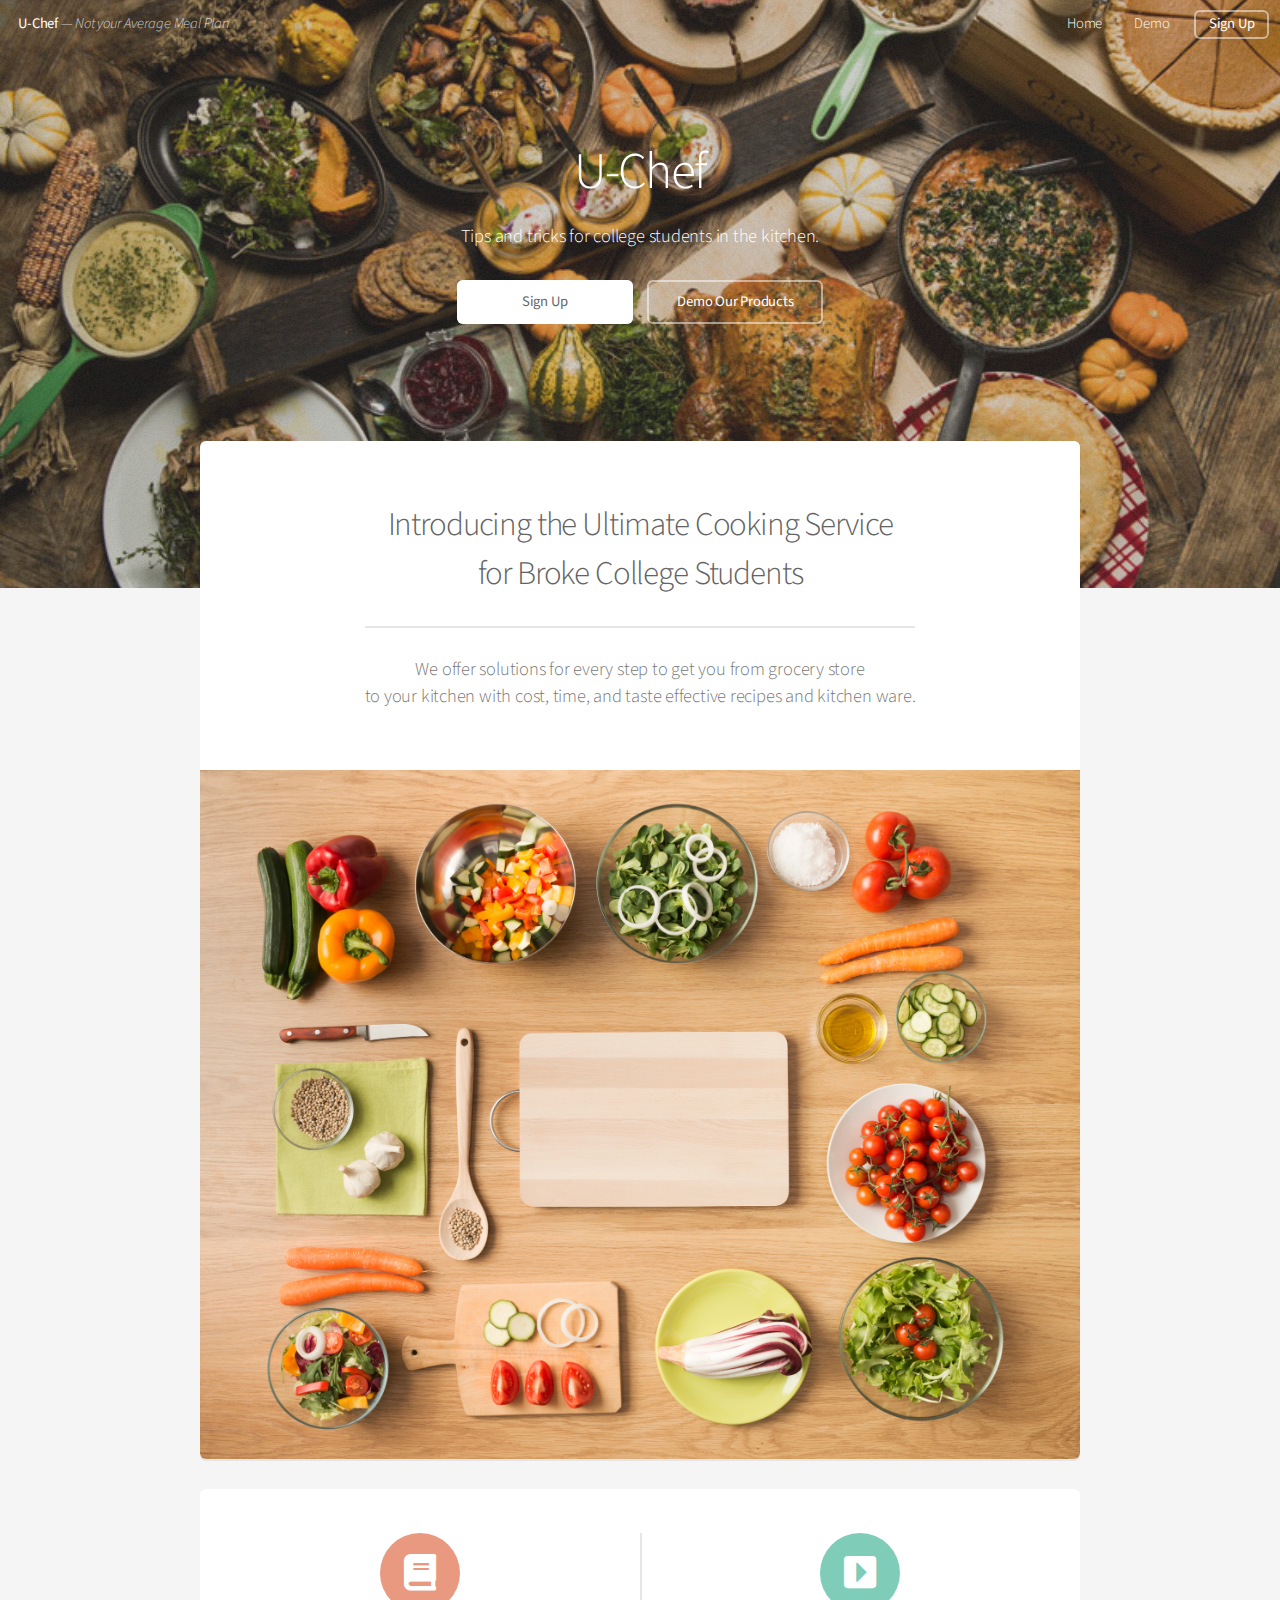
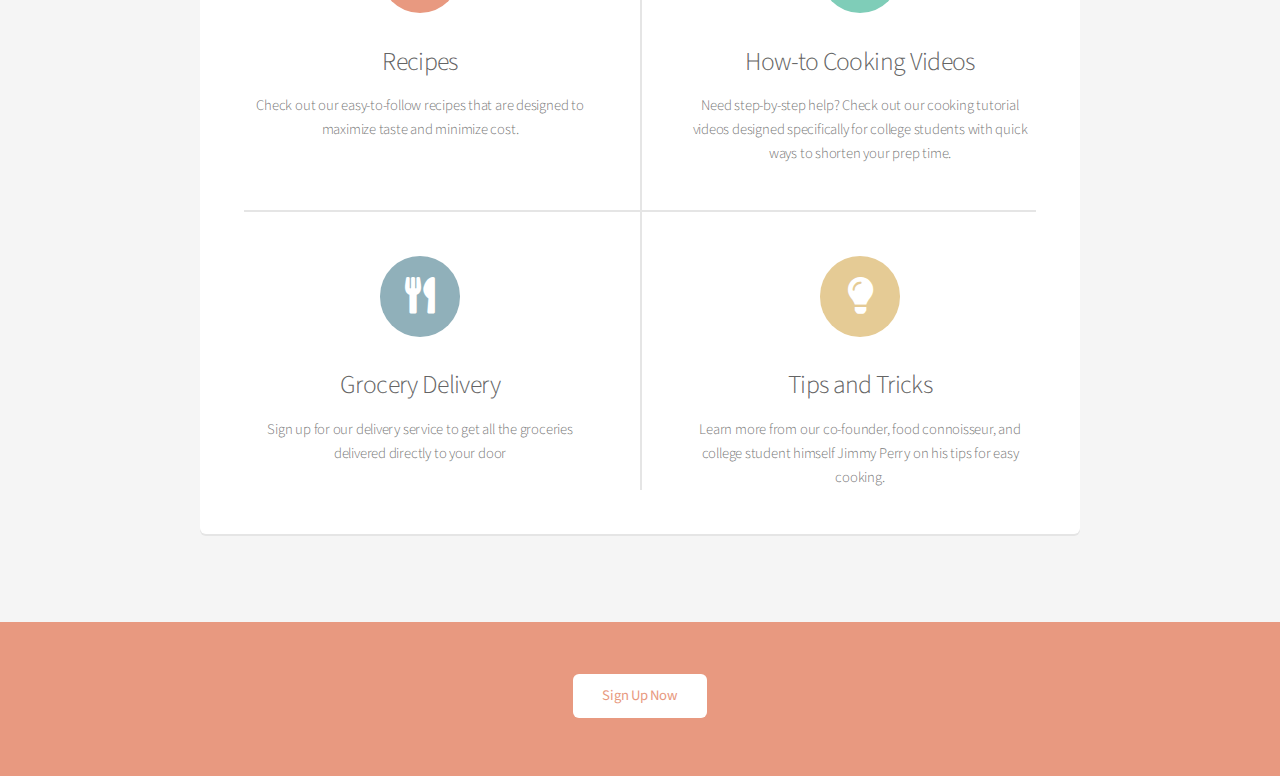
==== commit 4fc29252: "uchef" ====
--- a/index.html
+++ b/index.html
@@ -16,7 +16,7 @@
 
 			<!-- Header -->
 				<header id="header" class="alt">
-					<h1><a href="index.html">HooCooks</a> — <i>Not your Average Meal Plan</i></h1>
+					<h1><a href="index.html">U-Chef</a> — <i>Not your Average Meal Plan</i></h1>
 					<nav id="nav">
 						<ul>
 							<li><a href="index.html">Home</a></li>
@@ -28,7 +28,7 @@
 
 			<!-- Banner -->
 				<section id="banner">
-					<h2>HooCooks</h2>
+					<h2>U-Chef</h2>
 					<p>Tips and tricks for college students in the kitchen.</p>
 					<ul class="actions special">
 						<li><a href="signup.html" class="button primary">Sign Up</a></li>
